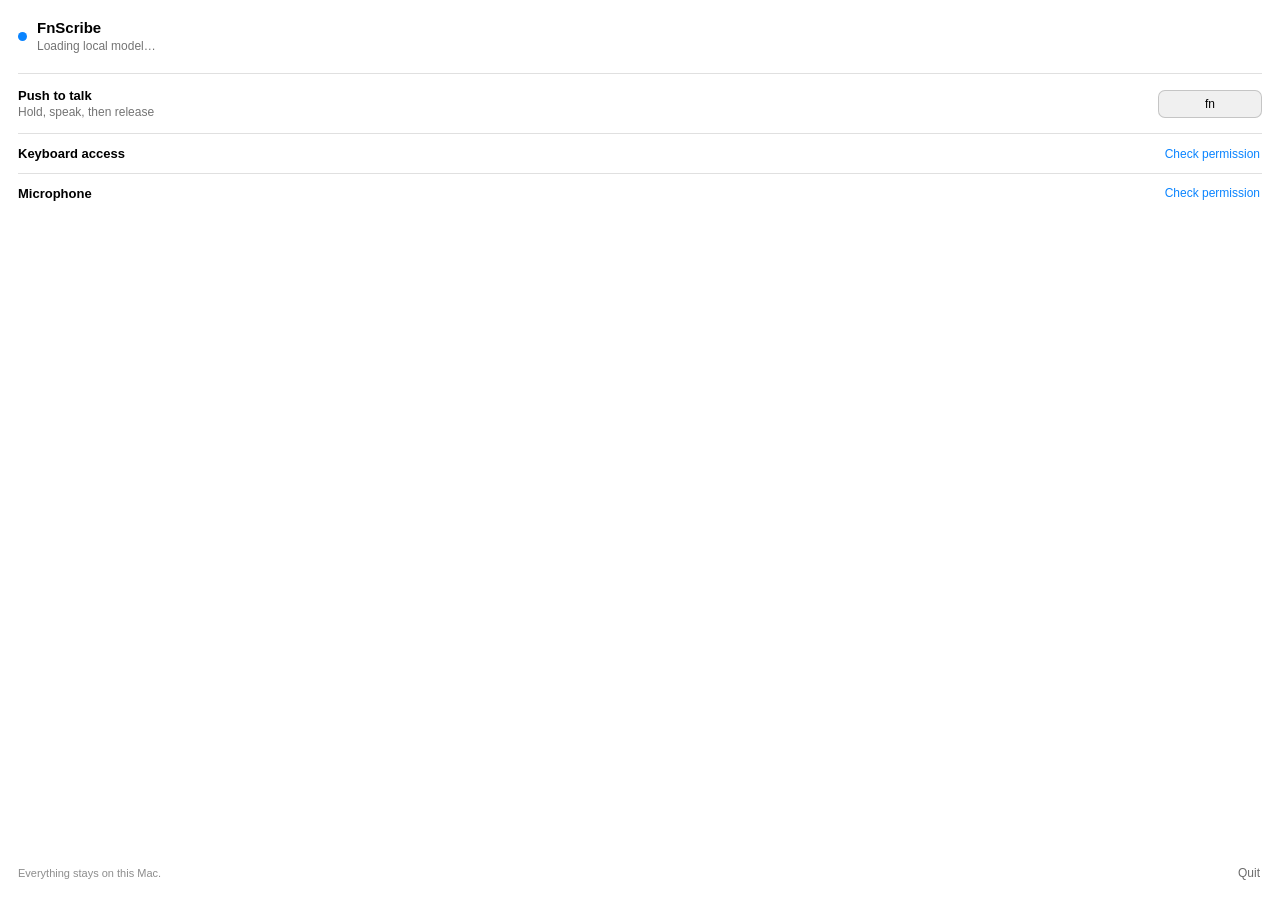
==== ui/index.html @ a6f7a1a6 "first commit" ====
<!doctype html>
<html lang="en">
  <head>
    <meta charset="UTF-8" />
    <meta name="viewport" content="width=device-width, initial-scale=1.0" />
    <title>FnScribe</title>
    <link rel="stylesheet" href="style.css" />
  </head>
  <body>
    <main>
      <header>
        <div id="status-dot" class="status-dot loading"></div>
        <div>
          <h1>FnScribe</h1>
          <p id="status-text">Loading local model…</p>
        </div>
      </header>

      <section class="setting-row">
        <div>
          <label>Push to talk</label>
          <p>Hold, speak, then release</p>
        </div>
        <button id="hotkey" class="hotkey" type="button">fn</button>
      </section>

      <section class="permission-row">
        <span>Keyboard access</span>
        <button id="accessibility" class="link-button" type="button">Check permission</button>
      </section>

      <section class="permission-row">
        <span>Microphone</span>
        <button id="microphone" class="link-button" type="button">Check permission</button>
      </section>

      <p id="error" class="error" role="alert"></p>

      <footer>
        <span>Everything stays on this Mac.</span>
        <button id="quit" class="link-button quiet" type="button">Quit</button>
      </footer>
    </main>
    <script src="settings.js"></script>
  </body>
</html>
---- ui/style.css ----
:root {
  color-scheme: light dark;
  font-family: -apple-system, BlinkMacSystemFont, "SF Pro Text", sans-serif;
  background: transparent;
  font-synthesis: none;
}

* {
  box-sizing: border-box;
}

html,
body {
  width: 100%;
  height: 100%;
  margin: 0;
  overflow: hidden;
}

body {
  color: CanvasText;
  background: Canvas;
}

main {
  display: flex;
  height: 100%;
  flex-direction: column;
  padding: 18px;
}

header {
  display: flex;
  align-items: center;
  gap: 10px;
  margin-bottom: 18px;
}

h1,
p {
  margin: 0;
}

h1 {
  font-size: 15px;
  font-weight: 650;
  line-height: 20px;
}

header p,
.setting-row p {
  color: color-mix(in srgb, CanvasText 55%, transparent);
  font-size: 12px;
  line-height: 17px;
}

.status-dot {
  width: 9px;
  height: 9px;
  flex: 0 0 auto;
  border-radius: 50%;
  background: #8e8e93;
}

.status-dot.ready {
  background: #30d158;
}

.status-dot.recording {
  background: #ff453a;
  box-shadow: 0 0 0 4px color-mix(in srgb, #ff453a 18%, transparent);
}

.status-dot.transcribing,
.status-dot.loading {
  background: #0a84ff;
}

.status-dot.error {
  background: #ff9f0a;
}

.setting-row,
.permission-row {
  display: flex;
  align-items: center;
  justify-content: space-between;
  gap: 12px;
}

.setting-row {
  padding: 12px 0;
  border-top: 1px solid color-mix(in srgb, CanvasText 12%, transparent);
  border-bottom: 1px solid color-mix(in srgb, CanvasText 12%, transparent);
}

label,
.permission-row span {
  font-size: 13px;
  font-weight: 550;
}

.hotkey {
  min-width: 104px;
  padding: 6px 10px;
  border: 1px solid color-mix(in srgb, CanvasText 18%, transparent);
  border-radius: 7px;
  color: CanvasText;
  background: color-mix(in srgb, CanvasText 6%, Canvas);
  font: inherit;
  font-size: 12px;
  cursor: pointer;
}

.hotkey.recording {
  border-color: #0a84ff;
  color: #0a84ff;
}

.permission-row {
  min-height: 39px;
}

.permission-row + .permission-row {
  border-top: 1px solid color-mix(in srgb, CanvasText 12%, transparent);
}

.link-button {
  padding: 2px;
  border: 0;
  color: #0a84ff;
  background: transparent;
  font: inherit;
  font-size: 12px;
  cursor: pointer;
}

.link-button.granted {
  color: #30a14e;
  cursor: default;
}

.quiet {
  color: color-mix(in srgb, CanvasText 58%, transparent);
}

.error {
  min-height: 15px;
  color: #ff453a;
  font-size: 11px;
  line-height: 15px;
}

footer {
  display: flex;
  align-items: center;
  justify-content: space-between;
  margin-top: auto;
  color: color-mix(in srgb, CanvasText 45%, transparent);
  font-size: 11px;
}

button:focus-visible {
  outline: 2px solid #0a84ff;
  outline-offset: 2px;
}
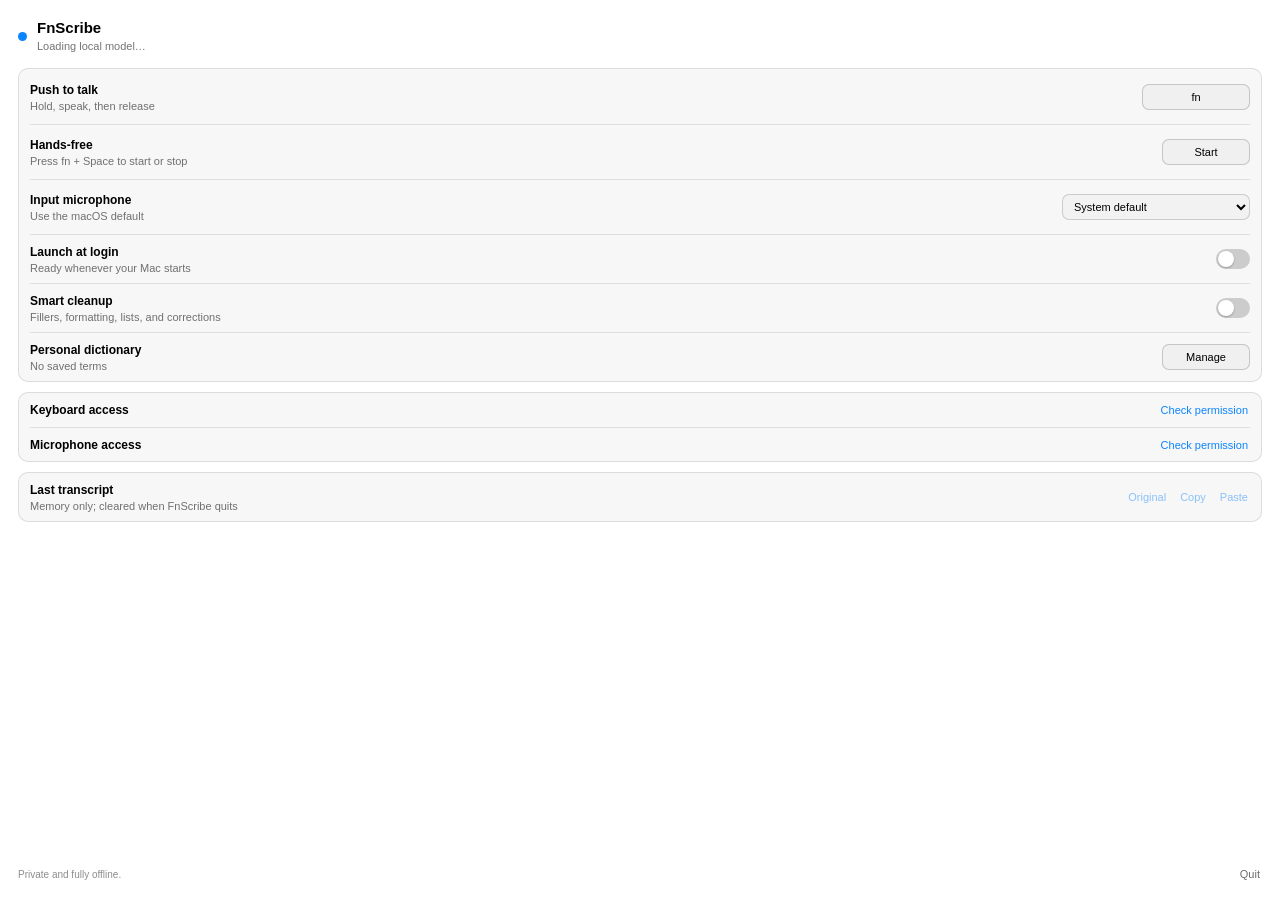
==== commit aeb64a3a: "no hands dictation, personal dictionary" ====
--- a/ui/index.html
+++ b/ui/index.html
@@ -7,40 +7,157 @@
     <link rel="stylesheet" href="style.css" />
   </head>
   <body>
-    <main>
+    <main class="settings-panel">
       <header>
-        <div id="status-dot" class="status-dot loading"></div>
-        <div>
+        <div id="status-dot" class="status-dot loading" aria-hidden="true"></div>
+        <div class="status-copy">
           <h1>FnScribe</h1>
-          <p id="status-text">Loading local model…</p>
+          <p id="status-text" aria-live="polite">Loading local model…</p>
         </div>
       </header>
 
-      <section class="setting-row">
+      <div class="settings-list">
+        <section class="setting-row">
+          <div>
+            <label for="hotkey">Push to talk</label>
+            <p>Hold, speak, then release</p>
+          </div>
+          <button id="hotkey" class="hotkey" type="button">fn</button>
+        </section>
+
+        <section class="setting-row">
+          <div>
+            <label for="hands-free">Hands-free</label>
+            <p>Press fn + Space to start or stop</p>
+          </div>
+          <button id="hands-free" class="secondary-button" type="button">Start</button>
+        </section>
+
+        <section class="setting-row microphone-row">
+          <div>
+            <label for="microphone-select">Input microphone</label>
+            <p id="microphone-detail">Use the macOS default</p>
+          </div>
+          <select id="microphone-select" aria-label="Input microphone">
+            <option value="">System default</option>
+          </select>
+        </section>
+
+        <section class="setting-row compact-row">
+          <div>
+            <label for="launch-at-login">Launch at login</label>
+            <p>Ready whenever your Mac starts</p>
+          </div>
+          <label class="switch" aria-label="Launch FnScribe at login">
+            <input id="launch-at-login" type="checkbox" />
+            <span aria-hidden="true"></span>
+          </label>
+        </section>
+
+        <section class="setting-row compact-row">
+          <div>
+            <label for="smart-cleanup">Smart cleanup</label>
+            <p>Fillers, formatting, lists, and corrections</p>
+          </div>
+          <label class="switch" aria-label="Enable smart transcript cleanup">
+            <input id="smart-cleanup" type="checkbox" />
+            <span aria-hidden="true"></span>
+          </label>
+        </section>
+
+        <section class="setting-row compact-row">
+          <div>
+            <label for="open-dictionary">Personal dictionary</label>
+            <p id="dictionary-detail">No saved terms</p>
+          </div>
+          <button id="open-dictionary" class="secondary-button compact-button" type="button">
+            Manage
+          </button>
+        </section>
+      </div>
+
+      <div class="permissions" aria-label="Permissions">
+        <section class="permission-row">
+          <span>Keyboard access</span>
+          <button id="accessibility" class="link-button" type="button">Check permission</button>
+        </section>
+
+        <section class="permission-row">
+          <span>Microphone access</span>
+          <button id="microphone" class="link-button" type="button">Check permission</button>
+        </section>
+      </div>
+
+      <section class="recovery-row" aria-label="Transcript recovery">
         <div>
-          <label>Push to talk</label>
-          <p>Hold, speak, then release</p>
+          <span>Last transcript</span>
+          <p>Memory only; cleared when FnScribe quits</p>
         </div>
-        <button id="hotkey" class="hotkey" type="button">fn</button>
-      </section>
-
-      <section class="permission-row">
-        <span>Keyboard access</span>
-        <button id="accessibility" class="link-button" type="button">Check permission</button>
-      </section>
-
-      <section class="permission-row">
-        <span>Microphone</span>
-        <button id="microphone" class="link-button" type="button">Check permission</button>
+        <div class="recovery-actions">
+          <button
+            id="copy-original"
+            class="link-button"
+            type="button"
+            title="Copy the transcript before smart cleanup"
+            disabled
+          >
+            Original
+          </button>
+          <button id="copy-last" class="link-button" type="button" disabled>Copy</button>
+          <button id="paste-last" class="link-button" type="button" disabled>Paste</button>
+        </div>
       </section>
 
       <p id="error" class="error" role="alert"></p>
 
       <footer>
-        <span>Everything stays on this Mac.</span>
+        <span>Private and fully offline.</span>
         <button id="quit" class="link-button quiet" type="button">Quit</button>
       </footer>
     </main>
+
+    <dialog id="dictionary-dialog" aria-labelledby="dictionary-title">
+      <div class="dialog-shell">
+        <header class="dialog-header">
+          <div>
+            <h2 id="dictionary-title">Personal dictionary</h2>
+            <p>Recognition hints and exact replacements, stored only on this Mac.</p>
+          </div>
+          <button id="close-dictionary" class="link-button quiet" type="button">Done</button>
+        </header>
+
+        <form id="dictionary-form">
+          <label for="dictionary-written">Write as</label>
+          <input
+            id="dictionary-written"
+            type="text"
+            maxlength="80"
+            autocomplete="off"
+            placeholder="FnScribe"
+            required
+          />
+          <label for="dictionary-spoken">Common mishearing <span>(optional)</span></label>
+          <input
+            id="dictionary-spoken"
+            type="text"
+            maxlength="80"
+            autocomplete="off"
+            placeholder="fn scribe"
+          />
+          <div class="dictionary-form-actions">
+            <button id="cancel-dictionary-edit" class="link-button quiet" type="button" hidden>
+              Cancel edit
+            </button>
+            <button id="save-dictionary-entry" class="secondary-button" type="submit">
+              Add term
+            </button>
+          </div>
+        </form>
+
+        <p id="dictionary-error" class="dialog-error" role="alert"></p>
+        <div id="dictionary-list" class="dictionary-list" aria-live="polite"></div>
+      </div>
+    </dialog>
     <script src="settings.js"></script>
   </body>
 </html>
--- a/ui/style.css
+++ b/ui/style.css
@@ -22,7 +22,36 @@
   background: Canvas;
 }
 
-main {
+button,
+select,
+input {
+  font: inherit;
+}
+
+input[type="text"] {
+  width: 100%;
+  padding: 7px 9px;
+  border: 1px solid color-mix(in srgb, CanvasText 16%, transparent);
+  border-radius: 7px;
+  color: CanvasText;
+  background: color-mix(in srgb, CanvasText 5%, Canvas);
+  font-size: 12px;
+}
+
+button:focus-visible,
+select:focus-visible,
+input:focus-visible + span {
+  outline: 2px solid #0a84ff;
+  outline-offset: 2px;
+}
+
+button:disabled,
+select:disabled {
+  cursor: default;
+  opacity: 0.46;
+}
+
+.settings-panel {
   display: flex;
   height: 100%;
   flex-direction: column;
@@ -33,7 +62,11 @@
   display: flex;
   align-items: center;
   gap: 10px;
-  margin-bottom: 18px;
+  margin-bottom: 14px;
+}
+
+.status-copy {
+  min-width: 0;
 }
 
 h1,
@@ -48,10 +81,18 @@
 }
 
 header p,
-.setting-row p {
+.setting-row p,
+.recovery-row p {
+  overflow: hidden;
   color: color-mix(in srgb, CanvasText 55%, transparent);
-  font-size: 12px;
-  line-height: 17px;
+  font-size: 11px;
+  line-height: 16px;
+  text-overflow: ellipsis;
+  white-space: nowrap;
+}
+
+header p {
+  max-width: 320px;
 }
 
 .status-dot {
@@ -66,12 +107,14 @@
   background: #30d158;
 }
 
+.status-dot.starting,
 .status-dot.recording {
   background: #ff453a;
   box-shadow: 0 0 0 4px color-mix(in srgb, #ff453a 18%, transparent);
 }
 
 .status-dot.transcribing,
+.status-dot.inserting,
 .status-dot.loading {
   background: #0a84ff;
 }
@@ -80,8 +123,26 @@
   background: #ff9f0a;
 }
 
+.settings-list,
+.permissions,
+.recovery-row {
+  border: 1px solid color-mix(in srgb, CanvasText 11%, transparent);
+  border-radius: 10px;
+  background: color-mix(in srgb, CanvasText 3%, Canvas);
+}
+
+.settings-list {
+  padding: 0 11px;
+}
+
+.permissions {
+  margin-top: 10px;
+  padding: 0 11px;
+}
+
 .setting-row,
-.permission-row {
+.permission-row,
+.recovery-row {
   display: flex;
   align-items: center;
   justify-content: space-between;
@@ -89,27 +150,43 @@
 }
 
 .setting-row {
-  padding: 12px 0;
-  border-top: 1px solid color-mix(in srgb, CanvasText 12%, transparent);
-  border-bottom: 1px solid color-mix(in srgb, CanvasText 12%, transparent);
+  min-height: 55px;
+}
+
+.setting-row + .setting-row,
+.permission-row + .permission-row {
+  border-top: 1px solid color-mix(in srgb, CanvasText 10%, transparent);
+}
+
+.compact-row {
+  min-height: 49px;
+}
+
+.compact-button {
+  min-width: 70px;
 }
 
 label,
-.permission-row span {
-  font-size: 13px;
-  font-weight: 550;
-}
-
-.hotkey {
-  min-width: 104px;
-  padding: 6px 10px;
+.permission-row > span,
+.recovery-row > div > span {
+  font-size: 12px;
+  font-weight: 560;
+}
+
+.hotkey,
+.secondary-button {
+  min-width: 88px;
+  padding: 6px 9px;
   border: 1px solid color-mix(in srgb, CanvasText 18%, transparent);
   border-radius: 7px;
   color: CanvasText;
   background: color-mix(in srgb, CanvasText 6%, Canvas);
-  font: inherit;
-  font-size: 12px;
+  font-size: 11px;
   cursor: pointer;
+}
+
+.hotkey {
+  min-width: 108px;
 }
 
 .hotkey.recording {
@@ -117,12 +194,79 @@
   color: #0a84ff;
 }
 
+.secondary-button.stop {
+  border-color: color-mix(in srgb, #ff453a 55%, transparent);
+  color: #ff453a;
+}
+
+.microphone-row > div {
+  min-width: 0;
+  max-width: 150px;
+}
+
+#microphone-select {
+  width: 188px;
+  min-width: 0;
+  padding: 5px 22px 5px 7px;
+  border: 1px solid color-mix(in srgb, CanvasText 16%, transparent);
+  border-radius: 7px;
+  color: CanvasText;
+  background-color: color-mix(in srgb, CanvasText 5%, Canvas);
+  font-size: 11px;
+  text-overflow: ellipsis;
+}
+
+.switch {
+  position: relative;
+  width: 34px;
+  height: 20px;
+  flex: 0 0 auto;
+}
+
+.switch input {
+  position: absolute;
+  width: 1px;
+  height: 1px;
+  opacity: 0;
+}
+
+.switch span {
+  position: absolute;
+  inset: 0;
+  border-radius: 999px;
+  background: color-mix(in srgb, CanvasText 20%, Canvas);
+  cursor: pointer;
+  transition: background 120ms ease;
+}
+
+.switch span::after {
+  position: absolute;
+  top: 2px;
+  left: 2px;
+  width: 16px;
+  height: 16px;
+  border-radius: 50%;
+  background: white;
+  box-shadow: 0 1px 2px rgb(0 0 0 / 25%);
+  content: "";
+  transition: transform 120ms ease;
+}
+
+.switch input:checked + span {
+  background: #0a84ff;
+}
+
+.switch input:checked + span::after {
+  transform: translateX(14px);
+}
+
+.switch input:disabled + span {
+  cursor: default;
+  opacity: 0.46;
+}
+
 .permission-row {
-  min-height: 39px;
-}
-
-.permission-row + .permission-row {
-  border-top: 1px solid color-mix(in srgb, CanvasText 12%, transparent);
+  min-height: 34px;
 }
 
 .link-button {
@@ -130,8 +274,7 @@
   border: 0;
   color: #0a84ff;
   background: transparent;
-  font: inherit;
-  font-size: 12px;
+  font-size: 11px;
   cursor: pointer;
 }
 
@@ -140,15 +283,34 @@
   cursor: default;
 }
 
+.recovery-row {
+  min-height: 48px;
+  margin-top: 10px;
+  padding: 7px 11px;
+}
+
+.recovery-actions {
+  display: flex;
+  gap: 10px;
+}
+
+.destructive {
+  color: #ff453a;
+}
+
 .quiet {
   color: color-mix(in srgb, CanvasText 58%, transparent);
 }
 
 .error {
   min-height: 15px;
+  margin-top: 3px;
+  overflow: hidden;
   color: #ff453a;
-  font-size: 11px;
+  font-size: 10px;
   line-height: 15px;
+  text-overflow: ellipsis;
+  white-space: nowrap;
 }
 
 footer {
@@ -157,10 +319,143 @@
   justify-content: space-between;
   margin-top: auto;
   color: color-mix(in srgb, CanvasText 45%, transparent);
+  font-size: 10px;
+}
+
+dialog {
+  width: calc(100% - 22px);
+  max-width: 368px;
+  height: calc(100% - 22px);
+  max-height: 574px;
+  padding: 0;
+  border: 1px solid color-mix(in srgb, CanvasText 15%, transparent);
+  border-radius: 12px;
+  color: CanvasText;
+  background: Canvas;
+  box-shadow: 0 16px 42px rgb(0 0 0 / 28%);
+}
+
+dialog::backdrop {
+  background: rgb(0 0 0 / 22%);
+  backdrop-filter: blur(2px);
+}
+
+.dialog-shell {
+  display: flex;
+  height: 100%;
+  flex-direction: column;
+  padding: 16px;
+}
+
+.dialog-header {
+  align-items: flex-start;
+  margin-bottom: 12px;
+}
+
+.dialog-header > div {
+  min-width: 0;
+}
+
+h2 {
+  margin: 0;
+  font-size: 14px;
+  font-weight: 650;
+  line-height: 20px;
+}
+
+.dialog-header p,
+.dictionary-empty {
+  color: color-mix(in srgb, CanvasText 55%, transparent);
+  font-size: 10px;
+  line-height: 15px;
+}
+
+#dictionary-form {
+  display: grid;
+  grid-template-columns: 1fr 1fr;
+  gap: 5px 8px;
+  padding: 11px;
+  border: 1px solid color-mix(in srgb, CanvasText 11%, transparent);
+  border-radius: 9px;
+  background: color-mix(in srgb, CanvasText 3%, Canvas);
+}
+
+#dictionary-form label {
+  font-size: 10px;
+}
+
+#dictionary-form label span {
+  color: color-mix(in srgb, CanvasText 48%, transparent);
+  font-weight: 400;
+}
+
+.dictionary-form-actions {
+  display: flex;
+  grid-column: 1 / -1;
+  align-items: center;
+  justify-content: flex-end;
+  gap: 10px;
+  margin-top: 3px;
+}
+
+.dialog-error {
+  min-height: 15px;
+  margin: 3px 1px 0;
+  color: #ff453a;
+  font-size: 10px;
+  line-height: 15px;
+}
+
+.dictionary-list {
+  min-height: 0;
+  flex: 1;
+  overflow-y: auto;
+  border-top: 1px solid color-mix(in srgb, CanvasText 10%, transparent);
+}
+
+.dictionary-empty {
+  padding: 18px 5px;
+  text-align: center;
+}
+
+.dictionary-entry {
+  display: flex;
+  min-height: 48px;
+  align-items: center;
+  justify-content: space-between;
+  gap: 10px;
+  padding: 7px 3px;
+}
+
+.dictionary-entry + .dictionary-entry {
+  border-top: 1px solid color-mix(in srgb, CanvasText 9%, transparent);
+}
+
+.dictionary-entry > div:first-child {
+  min-width: 0;
+}
+
+.dictionary-entry strong,
+.dictionary-entry span {
+  display: block;
+  overflow: hidden;
+  text-overflow: ellipsis;
+  white-space: nowrap;
+}
+
+.dictionary-entry strong {
   font-size: 11px;
-}
-
-button:focus-visible {
-  outline: 2px solid #0a84ff;
-  outline-offset: 2px;
-}
+  font-weight: 580;
+}
+
+.dictionary-entry span {
+  margin-top: 2px;
+  color: color-mix(in srgb, CanvasText 52%, transparent);
+  font-size: 9px;
+}
+
+.dictionary-entry-actions {
+  display: flex;
+  flex: 0 0 auto;
+  gap: 8px;
+}
